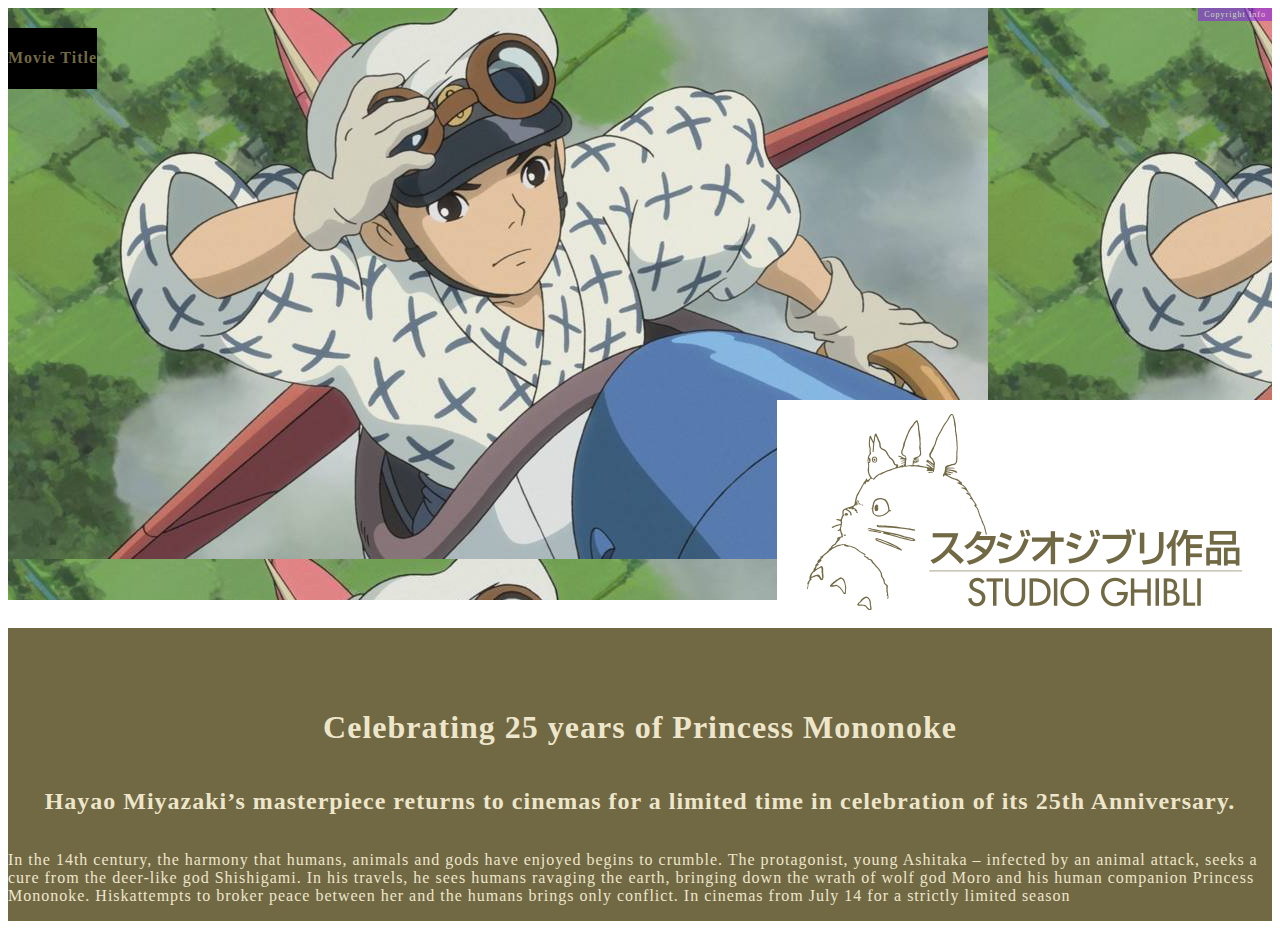
==== index.html @ 0ed1605c "first commit" ====
<!DOCTYPE html>
<html lang="en">
<head>
    <meta charset="UTF-8">
    <meta name="viewport" content="width=device-width, initial-scale=1.0">
    <title>Document</title>
    <link rel="stylesheet" href="style.css">
</head>
<body>
    
<div class="container">
    <div class="content-full top-panel"></div>
        <div class="slide" style="background-image: url(18165-clean-compressed-alternate-key-art-widescreen.jpg);">
        </div>
            <div class="slide-title">
                <h4>Movie Title</h4>
            </div>
            <div class="slide-copyright">
                <p>Copyright Info</p>
            </div>
            <div class="menu-panel-holder"> </div>
            <a href="#" class="title-treatment">
                <img src="ghibli_logo_gold.png" alt=""></a>
        </div>

<div class="container bg-gold">
        <div class="content-fixed home-info"></div>
                <h1>Celebrating 25 years of Princess Mononoke</h1>
                <h2>Hayao Miyazaki’s masterpiece returns to cinemas for a limited time in celebration of its 25th Anniversary.</h2>
                <p>In the 14th century, the harmony that humans, animals and gods have enjoyed begins to crumble. The protagonist, young Ashitaka – infected by an animal attack, seeks a cure from the deer-like god Shishigami. In his travels, he sees humans ravaging the earth, bringing down the wrath of wolf god Moro and his human companion Princess Mononoke. Hiskattempts to broker peace between her and the humans brings only conflict.

                In cinemas from July 14 for a strictly limited season</p>

                </div>          

</body>
</html>
---- style.css ----
body {
    font-family: 'Lora', serif;
    font-weight: 400;
    color: #716844;
    -webkit-text-size-adjust: 100%;
    letter-spacing: 1px; 
    
}
* {
    box-sizing: border-box;
    -moz-box-sizing: border-box; }

div {
        display: block;
    }
.container {
    position: relative;
    width: 100%;
    height: 100%;
    display: flex;
    flex-direction: column;
    justify-content: center;
    align-items: center;
}

.top-panel {
    max-width: 100%;
    padding: 0;
}

.content-full {
    position: relative;
    width: 100%;
    text-align: center;
    
}
.top-panel {
    background-color: white;
    padding: 14px 30px;
    display: inline-block;
    position: absolute;
    right: 0;
    bottom: -20px;
    z-index: 100;
}
.title-treatment {
    background-color: white;
    padding: 14px 30px;
    display: inline-block;
    position: absolute;
    right: 0;
    bottom: -20px;
    z-index: 100;}
.top-panel .title-treatment img {
    width: 200px;
    fill: #716844;
}
.slide {
    width: 100%;
    position: relative;
    top: 0;
    left: 0;
    height: 600px;
    display: flex;
    flex-direction: column;
    flex-grow: 1;
    flex-shrink: 1;
    overflow: hidden;
}
.slide-title {
    position: absolute;
    top: 20px;
    left: 0;
    background-color: black;
    
}

.h4 {
    font-size: 14px;
}
* {
  box-sizing: border-box;
  -moz-box-sizing: border-box; }


.slide-copyright {
        position: absolute;
        top: 0;
        right: 0;
        -moz-opacity: 0.6;
        -khtml-opacity: 0.6;
        -webkit-opacity: 0.6;
        opacity: 0.6;
        background-color: blueviolet;
}
a {
    color: #ede6cb;
    text-decoration: none;
}

.slide-copyright p {
    padding: 2px 6px;
    margin: 0;
    color: white;
    font-size: 8px; }

.home-info {
    padding-top: 70px;
}
.content-fixed {
    position: relative;
    width: 100%;
    max-width: 1200px;
    text-align: center;
    padding: 40px 30px;
}
.bg-gold {
    background-color: #716844;
    color: #ede6cb;
    position: relative;
    width: 100%;
    display: flex;
    flex-direction: column;
    justify-content: center;
    align-items: center;
}
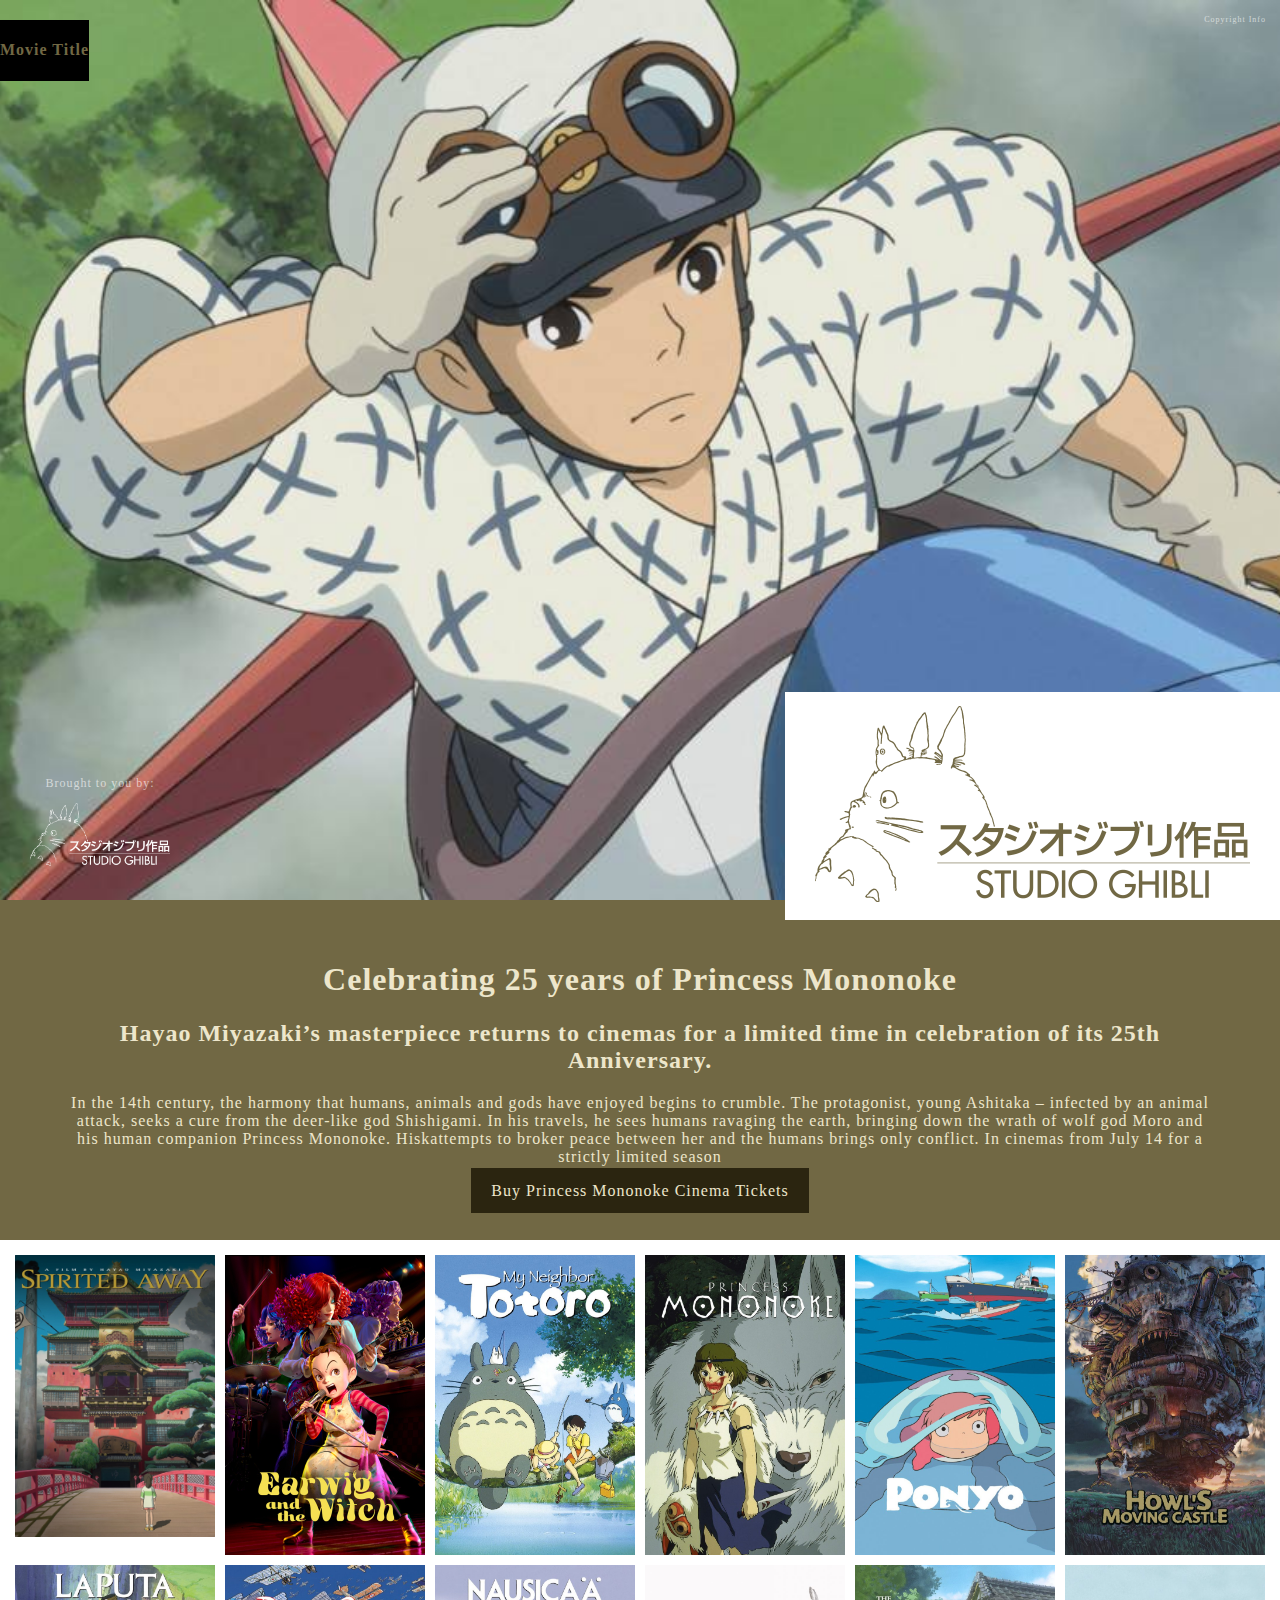
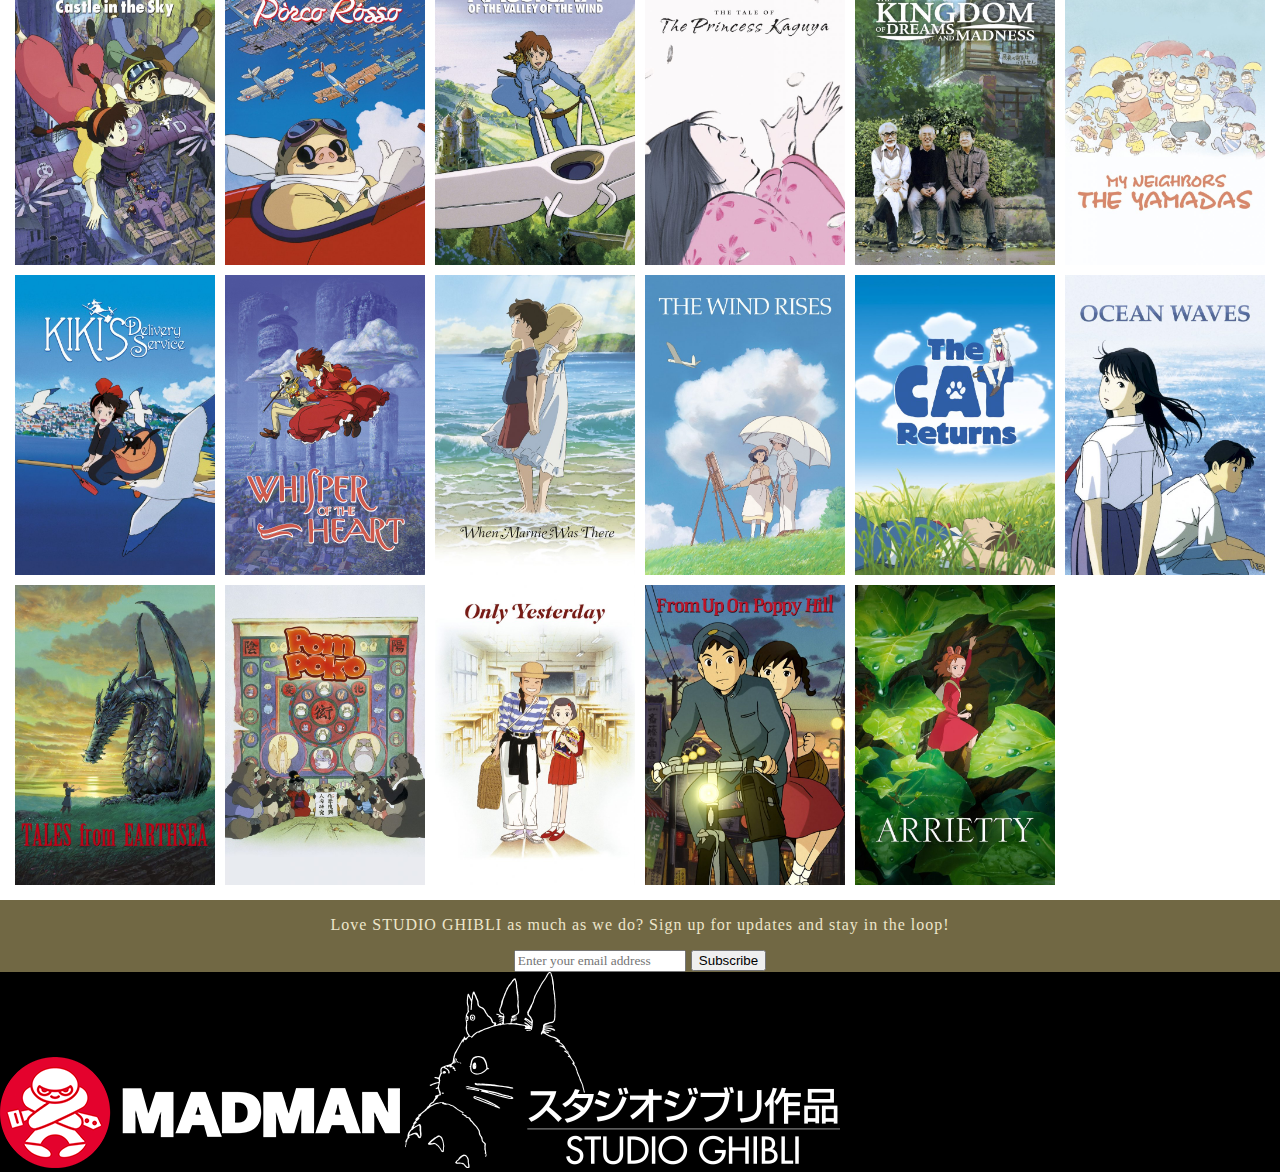
==== commit a80009de: "update" ====
--- a/index.html
+++ b/index.html
@@ -9,8 +9,7 @@
 <body>
     
 <div class="container">
-    <div class="content-full top-panel"></div>
-        <div class="slide" style="background-image: url(18165-clean-compressed-alternate-key-art-widescreen.jpg);">
+        <div class="slide">
         </div>
             <div class="slide-title">
                 <h4>Movie Title</h4>
@@ -18,20 +17,72 @@
             <div class="slide-copyright">
                 <p>Copyright Info</p>
             </div>
-            <div class="menu-panel-holder"> </div>
+            <!-- <div class="menu-panel-holder"> </div> -->
             <a href="#" class="title-treatment">
                 <img src="ghibli_logo_gold.png" alt=""></a>
-        </div>
+            <div class="org-panel">
+                <p>Brought to you by:</p>
+                    <div class="org-logos">
+                                        <a href="http://www.ghibli.jp/" target="_blank">
+                        <img class="logo" src="ghibli_logo_white-1.png" alt="Logo" />
+                    </a>
+                                            </div>        
+        </div> 
+</div>
 
 <div class="container bg-gold">
-        <div class="content-fixed home-info"></div>
+        <div class="content-fixed home-info">
                 <h1>Celebrating 25 years of Princess Mononoke</h1>
                 <h2>Hayao Miyazaki’s masterpiece returns to cinemas for a limited time in celebration of its 25th Anniversary.</h2>
                 <p>In the 14th century, the harmony that humans, animals and gods have enjoyed begins to crumble. The protagonist, young Ashitaka – infected by an animal attack, seeks a cure from the deer-like god Shishigami. In his travels, he sees humans ravaging the earth, bringing down the wrath of wolf god Moro and his human companion Princess Mononoke. Hiskattempts to broker peace between her and the humans brings only conflict.
 
-                In cinemas from July 14 for a strictly limited season</p>
+                In cinemas from July 14 for a strictly limited season <br></p>
+            <a href="#" class="cinema-button">Buy Princess Mononoke Cinema Tickets</a>
+        </div>      
+</div>    
+<div class="container bg-white"> 
+        <div class="poster-holder"> 
+            
+            <div><img src="MMT051-pf-clean.jpg" alt="" class="poster"></div>
+            <div><img src="29597-title-treatment-medium.jpg" alt="" class="poster"></div>
+            <div><img src="poster_my_neighbor_totoro-683x1024.jpg" alt="" class="poster"></div>
+            <div><img src="poster_mononoke-683x1024.jpg" alt="" class="poster"></div>
+            <div><img src="14815-title-treatment-portrait-key-art-normal-medium-683x1024.jpg" alt="" class="poster"></div>
+            <div><img src="2783-title-treatment-portrait-key-art-normal-medium-683x1024.jpg" alt="" class="poster"></div>
+            <div><img src="1476-title-treatment-portrait-key-art-normal-medium-683x1024.jpg" alt="" class="poster"></div>
+            <div><img src="poster_porco_rosso-683x1024.jpg" alt="" class="poster"></div>
+            <div><img src="1475-title-treatment-portrait-key-art-normal-medium-683x1024.jpg" alt="" class="poster"></div>
+            <div><img src="18651-title-treatment-portrait-key-art-normal-medium-683x1024.jpg" alt="" class="poster"></div>
+            <div><img src="18474-title-treatment-portrait-key-art-normal-medium-683x1024.jpg" alt="" class="poster"></div>
+            <div><img src="1484-title-treatment-portrait-key-art-normal-medium-683x1024.jpg" alt="" class="poster"></div>
+            <div><img src="poster_kiki-683x1024.jpg" alt="" class="poster"></div>
+            <div><img src="mma3207pf_lo.jpg" alt="" class="poster"></div>
+            <div><img src="22719-title-treatment-portrait-key-art-normal-medium-683x1024.jpg" alt="" class="poster"></div>
+            <div><img src="poster_wind_rises-683x1024.jpg" alt="" class="poster"></div>
+            <div><img src="poster_cat_returns-683x1024.jpg" alt="" class="poster"></div>
+            <div><img src="15673-title-treatment-portrait-key-art-normal-medium-683x1024.jpg" alt="" class="poster"></div>
+            <div><img src="5845-title-treatment-portrait-key-art-normal-medium-683x1024.jpg" alt="" class="poster"></div>
+            <div><img src="1482-title-treatment-portrait-key-art-normal-medium-683x1024.jpg" alt="" class="poster"></div>
+            <div><img src="1479-title-treatment-portrait-key-art-normal-medium-683x1024.jpg" alt="" class="poster"></div>
+            <div><img src="16933-title-treatment-portrait-key-art-normal-medium-683x1024.jpg" alt="" class="poster"></div>
+            <div><img src="arrietty_poster-683x1024.jpg" alt="" class="poster"></div>
+        
+            
+            <!-- <a href="#" class="film-poster" style="background-image: url(MMT051-pf-clean.jpg)"></a> -->
+        </div>   
+</div>
+<div class="container bg-gold">
+    <p>Love STUDIO GHIBLI as much as we do? Sign up for updates and stay in the loop!</p>
+    <div class="form">
+        <input type="email" class="form-input" placeholder="Enter your email address" >
+        <button type="submit" class="subscribe-button">Subscribe</button>
+    </div>
+</div>
+<div class="footer-panel">
+    <img src="madman_logo_hor.png" alt="">
+    <img src="ghibli_logo_white.png" alt="">
+</div>
 
-                </div>          
-
+</div>
 </body>
 </html>--- a/style.css
+++ b/style.css
@@ -4,8 +4,11 @@
     color: #716844;
     -webkit-text-size-adjust: 100%;
     letter-spacing: 1px; 
-    
-}
+}
+html, body {
+    margin: 0;
+    padding: 0;
+  }
 * {
     box-sizing: border-box;
     -moz-box-sizing: border-box; }
@@ -56,17 +59,27 @@
     fill: #716844;
 }
 .slide {
+    display: flex;
     width: 100%;
     position: relative;
     top: 0;
     left: 0;
-    height: 600px;
-    display: flex;
-    flex-direction: column;
+    background-image: url(18165-clean-compressed-alternate-key-art-widescreen.jpg);
+    height: 100vh;
+    
+    /* flex-direction: column; */
     flex-grow: 1;
     flex-shrink: 1;
     overflow: hidden;
-}
+    background-size: cover;
+    background-position: center;
+    background-repeat: no-repeat;
+}
+/* img {
+    
+    max-width: 100%;
+    max-height: 100vh;
+} */
 .slide-title {
     position: absolute;
     top: 20px;
@@ -91,7 +104,7 @@
         -khtml-opacity: 0.6;
         -webkit-opacity: 0.6;
         opacity: 0.6;
-        background-color: blueviolet;
+        
 }
 a {
     color: #ede6cb;
@@ -99,11 +112,12 @@
 }
 
 .slide-copyright p {
-    padding: 2px 6px;
+    padding: 10px 14px;
     margin: 0;
     color: white;
-    font-size: 8px; }
-
+    font-size: 8px; 
+    line-height: 20px;
+}
 .home-info {
     padding-top: 70px;
 }
@@ -123,4 +137,67 @@
     flex-direction: column;
     justify-content: center;
     align-items: center;
+    margin: 0;
+    padding: 0;
+}
+
+.org-panel {
+    
+    width: 200px;
+    padding: 30px;
+    display: flex;
+    flex-direction: column;
+    position: absolute;
+    bottom: 0;
+    left: 0;
+    
+    z-index: 100;
+ }
+.org-panel p {
+    color: rgba(255, 255, 255, 0.6);
+    font-size: 12px;
+    text-align: center;
+}
+.logo {max-width: 100%;}
+.cinema-button {
+    background-color: #2b2510;
+    margin-top: 20px;
+    padding: 14px 20px;
+}
+.bg-white {
+    background-color: white;
+    position: relative;
+    width: 100%;
+    height: 100%;
+    display: flex;
+    flex-direction: column;
+    justify-content: center;
+    align-items: center;
+    margin: 10px;
+}
+.poster-holder {
+    display: flex;
+    flex-wrap: wrap;
+    justify-content: flex-start;
+       
+}
+.poster-holder > div {
+    background-color: white;
+    width: 200px;
+    height: 300px;
+    /* max-width: 100%;
+    max-height: 100%; */
+    margin: 5px;
+}
+
+.poster {
+    max-width: 100%;
+    max-height: 100%;
+}
+.form-input {
+    font-family: 'Lora', serif;
+}
+
+.footer-panel {
+    background-color: black;
 }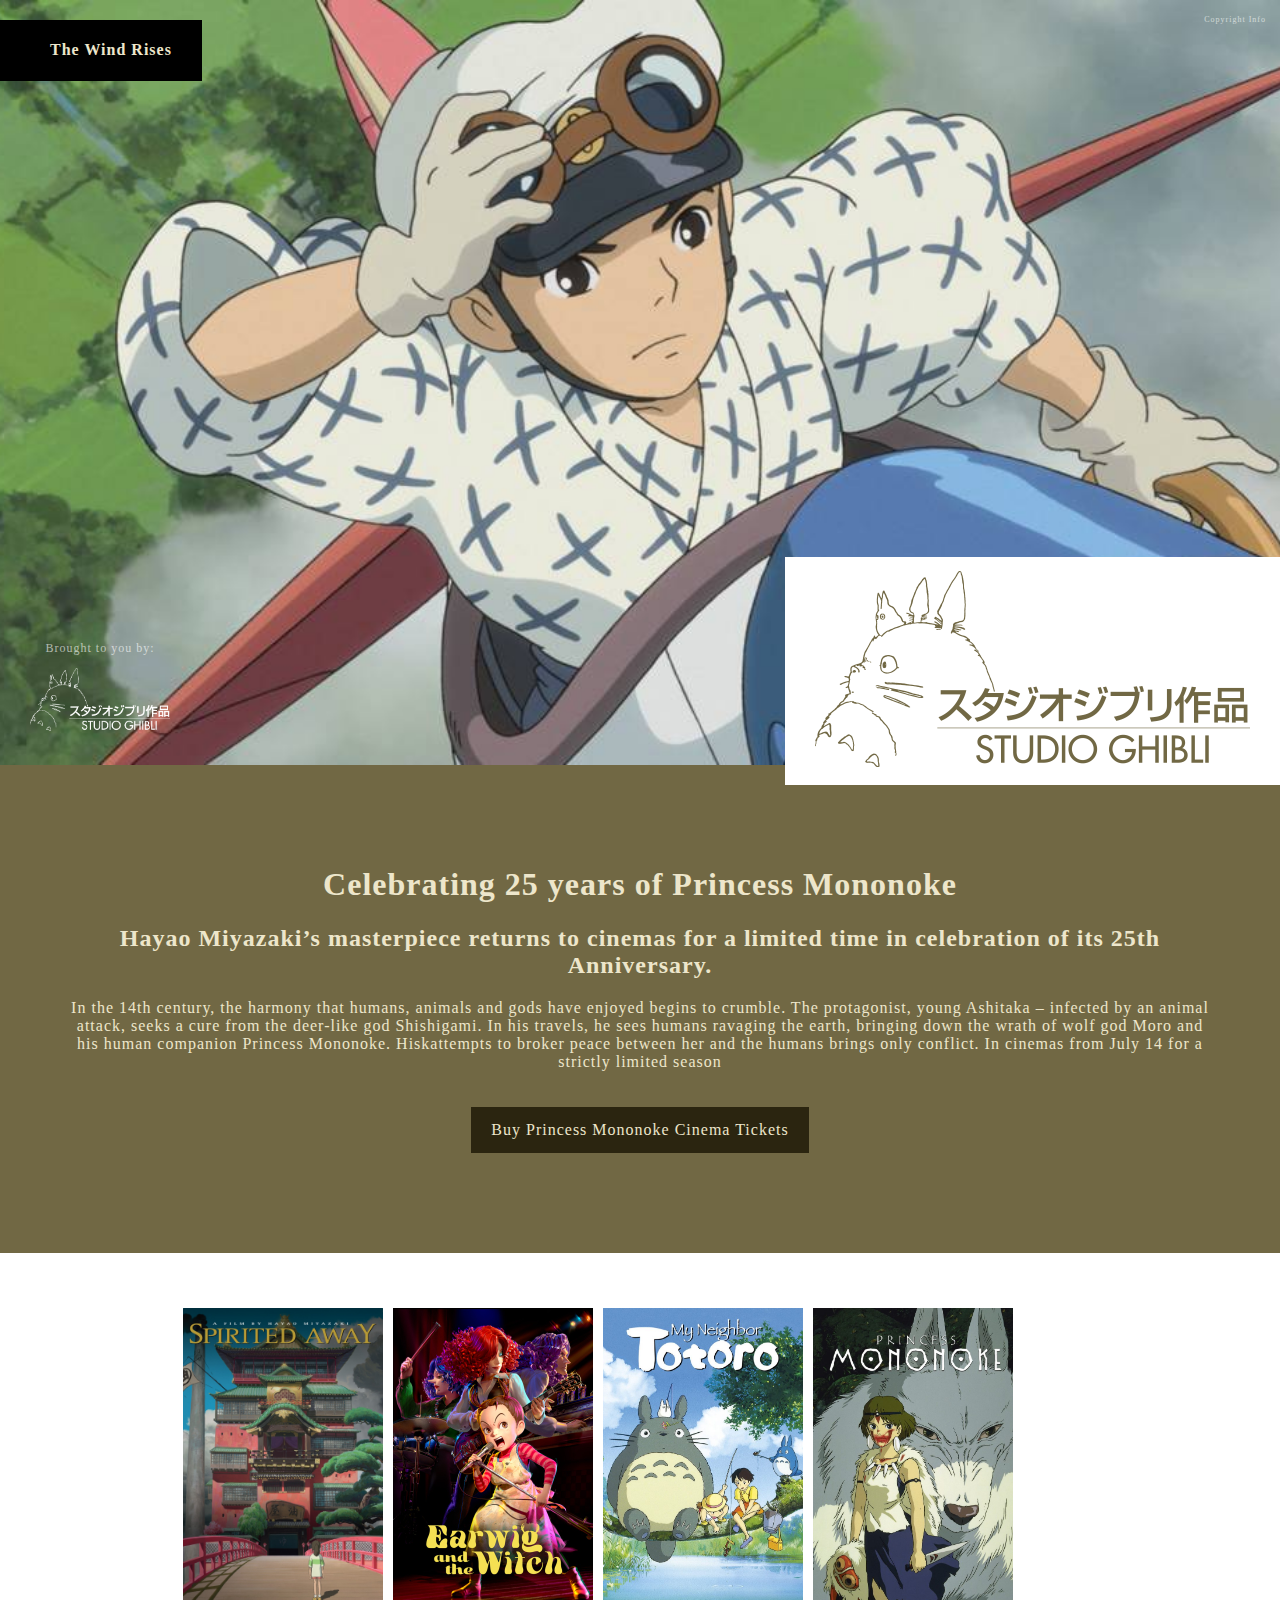
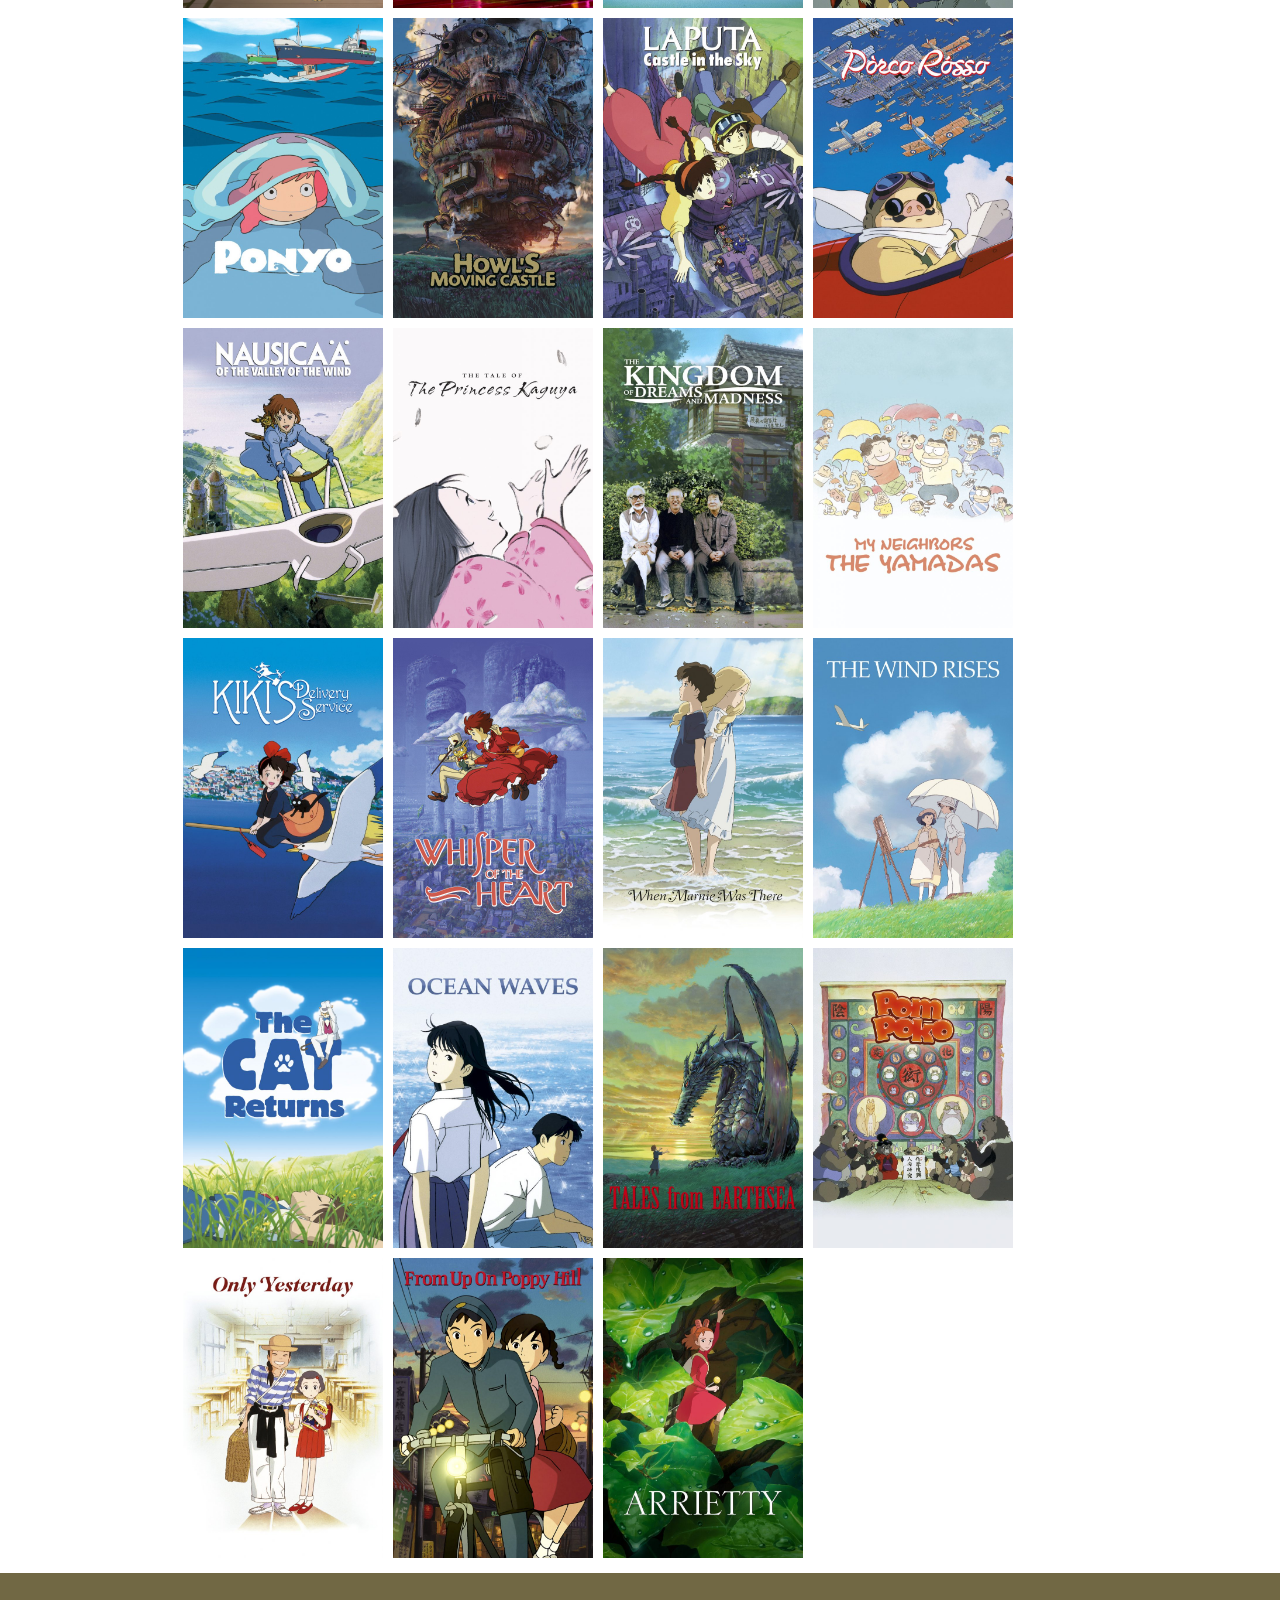
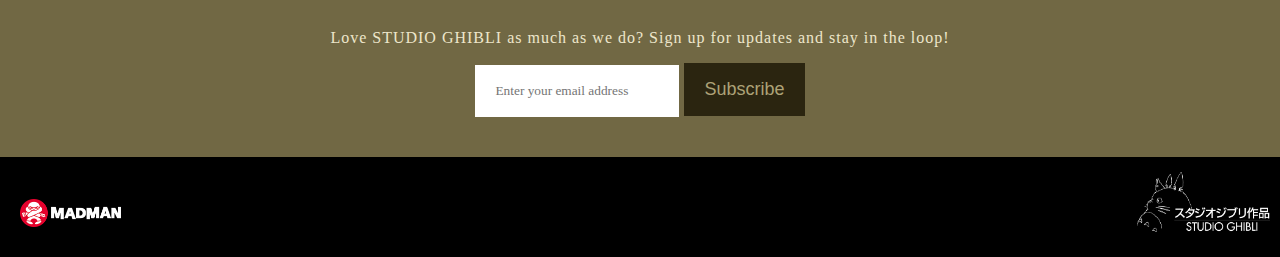
==== commit 79f8c8a4: "final" ====
--- a/index.html
+++ b/index.html
@@ -7,26 +7,27 @@
     <link rel="stylesheet" href="style.css">
 </head>
 <body>
-    
+    <!-- https://www.studioghibli.com.au/ -->
 <div class="container">
         <div class="slide">
         </div>
             <div class="slide-title">
-                <h4>Movie Title</h4>
+                <h4>The Wind Rises</h4>
             </div>
             <div class="slide-copyright">
                 <p>Copyright Info</p>
             </div>
             <!-- <div class="menu-panel-holder"> </div> -->
             <a href="#" class="title-treatment">
-                <img src="ghibli_logo_gold.png" alt=""></a>
+                <img src="ghibli_logo_gold.png" alt="" class="gold-logo"></a>
             <div class="org-panel">
                 <p>Brought to you by:</p>
                     <div class="org-logos">
-                                        <a href="http://www.ghibli.jp/" target="_blank">
+                        <a href="http://www.ghibli.jp/" target="_blank">
                         <img class="logo" src="ghibli_logo_white-1.png" alt="Logo" />
-                    </a>
-                                            </div>        
+                        </a>
+                    </div>
+            </div>        
         </div> 
 </div>
 
@@ -79,10 +80,10 @@
     </div>
 </div>
 <div class="footer-panel">
-    <img src="madman_logo_hor.png" alt="">
-    <img src="ghibli_logo_white.png" alt="">
+    <div><img src="madman_logo_hor.png" alt="" class="mad-logo"></div>
+    <div><img src="ghibli_logo_white.png" alt="" class="g-logo"></div>
 </div>
 
-</div>
+
 </body>
 </html>--- a/style.css
+++ b/style.css
@@ -4,6 +4,8 @@
     color: #716844;
     -webkit-text-size-adjust: 100%;
     letter-spacing: 1px; 
+    max-width: 100%;
+    overflow-x: hidden;
 }
 html, body {
     margin: 0;
@@ -65,7 +67,7 @@
     top: 0;
     left: 0;
     background-image: url(18165-clean-compressed-alternate-key-art-widescreen.jpg);
-    height: 100vh;
+    height: 85vh;
     
     /* flex-direction: column; */
     flex-grow: 1;
@@ -85,11 +87,19 @@
     top: 20px;
     left: 0;
     background-color: black;
+    padding-right: 30px;
+    padding-left: 50px;
+    padding-bottom: 0;
+    padding-top: 0;
+    color: #ede6cb;
+    
     
 }
 
 .h4 {
     font-size: 14px;
+    
+    
 }
 * {
   box-sizing: border-box;
@@ -138,7 +148,7 @@
     justify-content: center;
     align-items: center;
     margin: 0;
-    padding: 0;
+    padding: 40px 30px;
 }
 
 .org-panel {
@@ -159,10 +169,13 @@
     text-align: center;
 }
 .logo {max-width: 100%;}
+
 .cinema-button {
     background-color: #2b2510;
-    margin-top: 20px;
+    margin: 20px;
     padding: 14px 20px;
+    display: inline-block;
+    
 }
 .bg-white {
     background-color: white;
@@ -174,11 +187,17 @@
     justify-content: center;
     align-items: center;
     margin: 10px;
+    margin-top: 50px;
+    
 }
 .poster-holder {
     display: flex;
     flex-wrap: wrap;
     justify-content: flex-start;
+    /* min-width: 1200px; */
+    width: 80%;
+    padding-left: 40px;
+    
        
 }
 .poster-holder > div {
@@ -188,6 +207,8 @@
     /* max-width: 100%;
     max-height: 100%; */
     margin: 5px;
+    display: flex;
+    flex-wrap: wrap;
 }
 
 .poster {
@@ -196,8 +217,41 @@
 }
 .form-input {
     font-family: 'Lora', serif;
+    padding: 18px 20px;
+    border: 0;
+}
+
+.subscribe-button {
+    color: #ada277;
+    background-color: #2b2510;
+    font-size: 18px;
+    padding: 16px 20px;
+    border: 0;
 }
 
 .footer-panel {
     background-color: black;
+    height: 100px;
+    position: relative;
+}
+.mad-logo {
+    height: 28px;
+    position: absolute;
+    bottom: 30px;
+    left: 20px;
+}
+.g-logo {
+    height: 60px;
+    position: absolute;
+    right: 10px;
+    bottom: 25px;
+}
+.gold-logo {
+    transition: ease all .5s;
+}
+@media only screen and (max-width: 768px) {
+    /* For mobile phones: */
+    [class*="gold-logo"] {
+      width: 200px;
+      height: 90px;}
 }